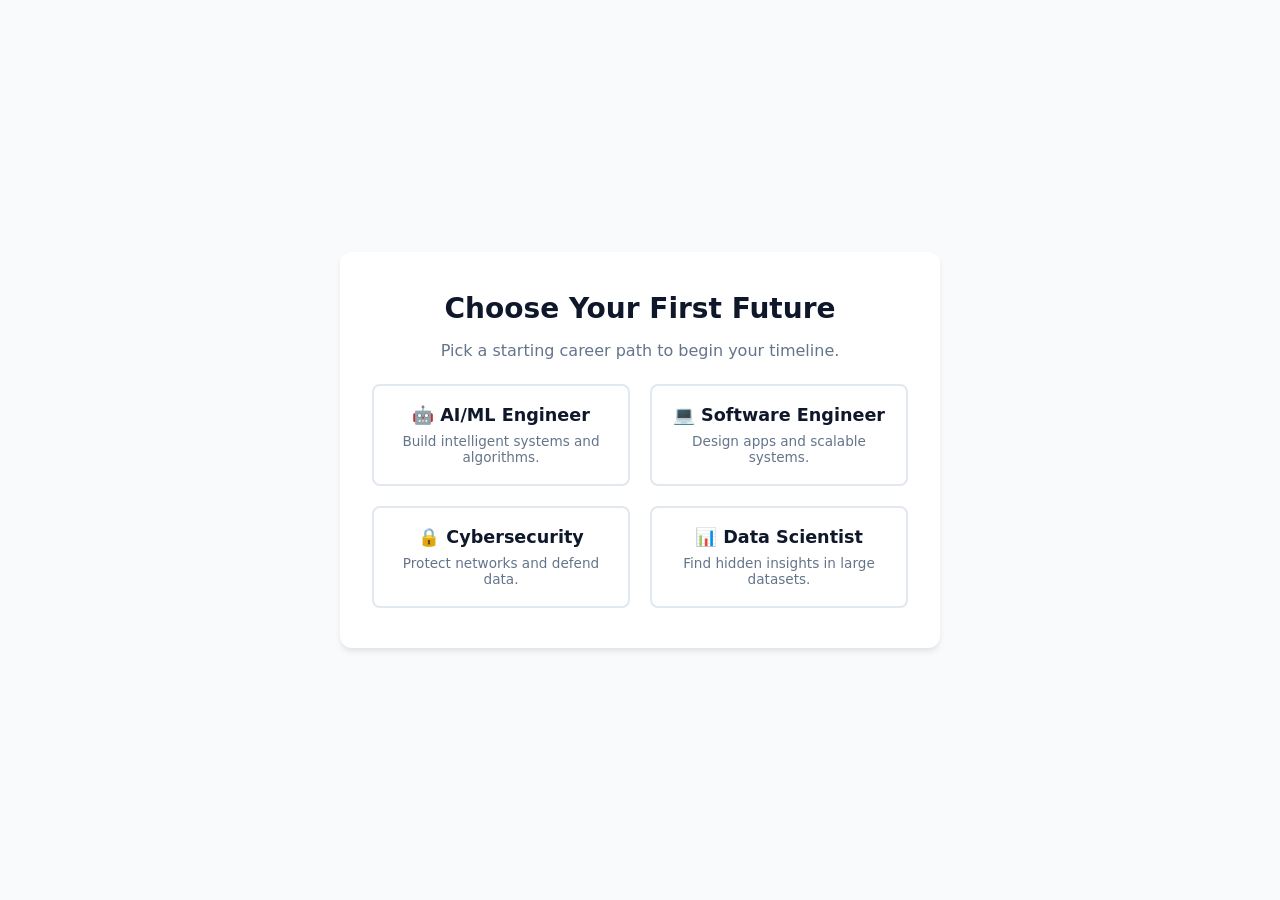
==== careers.html @ e9f5c47d "complete working platform" ====
<!DOCTYPE html>
<html lang="en">
<head>
    <meta charset="UTF-8">
    <meta name="viewport" content="width=device-width, initial-scale=1.0">
    <title>Parallel Futures - Choose Career</title>
    <link rel="stylesheet" href="css/style.css">
</head>
<body>
    <div class="container text-center">
        <h2>Choose Your First Future</h2>
        <p>Pick a starting career path to begin your timeline.</p>
        
        <div class="grid">
            <div class="card" onclick="selectCareer('AI/ML Engineer')">
                <h3>🤖 AI/ML Engineer</h3>
                <p>Build intelligent systems and algorithms.</p>
            </div>
            <div class="card" onclick="selectCareer('Software Engineer')">
                <h3>💻 Software Engineer</h3>
                <p>Design apps and scalable systems.</p>
            </div>
            <div class="card" onclick="selectCareer('Cybersecurity Engineer')">
                <h3>🔒 Cybersecurity</h3>
                <p>Protect networks and defend data.</p>
            </div>
            <div class="card" onclick="selectCareer('Data Scientist')">
                <h3>📊 Data Scientist</h3>
                <p>Find hidden insights in large datasets.</p>
            </div>
        </div>
    </div>

    <script src="js/careers.js"></script>
    <script src="js/careers.js"></script>
    <script>
        // Read theme settings from storage instantly on load
        if (localStorage.getItem('theme') === 'dark') {
            document.body.classList.add('dark-mode');
        }
    </script>
</body>
</html>
</body>
</html>
---- css/style.css ----
:root {
    --primary: #4f46e5;
    --dark: #0f172a;
    --light: #f8fafc;
    --gray: #64748b;
}

/* Forces the window layout to remain straight and perfectly centered vertically */
body {
    font-family: system-ui, sans-serif;
    background-color: var(--light);
    color: var(--dark);
    margin: 0;
    padding: 0;
    display: flex;
    flex-direction: column;
    justify-content: center;
    align-items: center;
    min-height: 100vh;
    box-sizing: border-box;
    transition: background 0.3s, color 0.3s;
}

/* Main Container Window Card Box */
.container {
    width: 90%;
    max-width: 600px;
    background: white;
    padding: 2.5rem 2rem;
    border-radius: 12px;
    box-shadow: 0 4px 6px -1px rgba(0,0,0,0.1);
    text-align: center;
    box-sizing: border-box;
    margin: 2rem auto;
}

.text-center { text-align: center; }
.hidden { display: none !important; }

/* The Decision Card Grid */
.grid { 
    display: grid; 
    grid-template-columns: 1fr 1fr; 
    gap: 1.25rem; 
    margin-top: 1.5rem; 
}

/* Typography elements */
h1 { font-size: 2.2rem; margin-bottom: 1rem; color: var(--primary); line-height: 1.2; }
h2 { color: var(--dark); margin-top: 0; margin-bottom: 0.5rem; font-size: 1.75rem; }
p { color: var(--gray); font-size: 1rem; margin-bottom: 1.5rem; }

/* Action Item Decision Cards */
.card { 
    border: 2px solid #e2e8f0; 
    padding: 1.2rem; 
    border-radius: 8px; 
    cursor: pointer; 
    background: white;
    color: var(--dark);
    box-sizing: border-box;
    transition: transform 0.2s, border-color 0.2s, background-color 0.2s; 
}
.card:hover { border-color: var(--primary); background: #f5f3ff; transform: translateY(-2px); }
.card h3 { margin: 0 0 0.5rem 0; font-size: 1.1rem; }
.card p { font-size: 0.85rem; margin: 0; color: var(--gray); }

/* Form Fields */
form { display: flex; flex-direction: column; gap: 1rem; text-align: left; }
label { font-weight: 600; }
input, select { padding: 0.75rem; border: 1px solid #cbd5e1; border-radius: 6px; font-size: 1rem; box-sizing: border-box; }

/* Buttons */
.btn {
    background-color: var(--primary);
    color: white;
    border: none;
    padding: 0.75rem 1.5rem;
    font-size: 1rem;
    font-weight: 600;
    border-radius: 6px;
    cursor: pointer;
    transition: background 0.2s;
}
.btn:hover { background-color: #4338ca; }

/* Table Matrix Design */
table { width: 100%; border-collapse: collapse; margin-top: 1.5rem; background: white; }
th, td { border: 1px solid #cbd5e1; padding: 1rem; text-align: center; }
th { background-color: #f1f5f9; color: var(--dark); font-weight: bold; }
.metric-name { text-align: left; font-weight: 600; background-color: #f8fafc; }
.flex-buttons { display: flex; gap: 0.75rem; justify-content: center; margin-top: 1.5rem; flex-wrap: wrap; }

/* --- GLOBAL UNIVERSAL DARK MODE RULES --- */
body.dark-mode {
    background-color: #1e293b;
    color: #f8fafc;
}
body.dark-mode .container {
    background-color: #0f172a;
    box-shadow: 0 4px 15px rgba(0,0,0,0.5);
}
body.dark-mode h2, body.dark-mode h3, body.dark-mode strong, body.dark-mode th {
    color: #f1f5f9 !important;
}
body.dark-mode p, body.dark-mode label, body.dark-mode #progress-bar {
    color: #94a3b8 !important;
}
body.dark-mode .card {
    background-color: #1e293b;
    border-color: #334155;
    color: #f8fafc;
}
body.dark-mode .card p {
    color: #cbd5e1 !important;
}
body.dark-mode .card:hover {
    background-color: #334155;
    border-color: #6366f1;
}
body.dark-mode input, body.dark-mode select {
    background-color: #334155;
    color: #ffffff;
    border-color: #475569;
}
body.dark-mode td, body.dark-mode th {
    background-color: #1e293b;
    color: #cbd5e1;
    border-color: #334155;
}
body.dark-mode th { background-color: #334155; }
body.dark-mode .metric-name { background-color: #1e293b; color: #fff; }

/* --- BADGES SUB-SYSTEM STYLES --- */
.badge-box {
    display: inline-block;
    background: #f0fdf4;
    border: 1px solid #bbf7d0;
    color: #166534;
    padding: 0.5rem 1rem;
    border-radius: 20px;
    font-size: 0.9rem;
    font-weight: bold;
    margin: 0.25rem;
}
body.dark-mode .badge-box {
    background: #064e3b;
    border-color: #047857;
    color: #a7f3d0;
}

@media print {
    body { background: white; color: black; }
    .btn, #dark-toggle-btn { display: none !important; }
    .container { box-shadow: none; max-width: 100%; width: 100%; padding: 0; margin: 0; }
}

body.dark-mode #outcome-screen h3,
body.dark-mode #outcome-screen h2,
body.dark-mode #outcome-screen p,
body.dark-mode #outcome-screen strong {
    color: #f1f5f9 !important;
}

body.dark-mode #outcome-screen div {
    background-color: #1e293b !important;
    border: 1px solid #334155;
}

/* --- ANALYTICS BARS LAYOUT SYSTEM --- */
.analytics-block { 
    margin: 1.5rem 0; 
    text-align: left; 
    background: white; 
    padding: 1.25rem; 
    border-radius: 8px; 
    border: 1px solid #cbd5e1; 
}
body.dark-mode .analytics-block { 
    background: #1e293b; 
    border-color: #334155; 
}
.bar-wrapper { 
    margin: 0.75rem 0; 
}
.bar-label { 
    font-size: 0.85rem; 
    font-weight: bold; 
    display: flex; 
    justify-content: space-between; 
    margin-bottom: 0.25rem; 
}
.bar-container { 
    background: #e2e8f0; 
    height: 24px; /* Increased height to house both tracks comfortably */
    border-radius: 6px; 
    overflow: hidden; 
    position: relative; 
    display: flex;
    flex-direction: column; /* Stacks the two futures on top of each other inside the bar */
}
body.dark-mode .bar-container { 
    background: #475569; 
}
.bar-fill-a { 
    background: #6366f1; /* Bright Indigo purple */
    height: 12px; /* Takes up exactly half the bar height */
    width: 0%; 
    transition: width 0.4s ease; 
}
.bar-fill-b { 
    background: #38bdf8; /* Bright Sky Blue */
    height: 12px; /* Takes up the other half of the bar height */
    width: 0%; 
    transition: width 0.4s ease; 
}
.legend-dot { 
    display: inline-block; 
    width: 12px; 
    height: 12px; 
    border-radius: 3px; 
    margin-right: 4px; 
    vertical-align: middle; 
}

/* --- PROGRESSION MAP TRACKS --- */
.timeline-container { 
    display: grid; 
    grid-template-columns: 1fr 1fr; 
    gap: 1.5rem; 
    margin-top: 1.5rem; 
    text-align: left; 
}
.timeline-column { 
    background: #f8fafc; 
    padding: 1.25rem; 
    border-radius: 8px; 
    border: 1px dashed #cbd5e1; 
}
body.dark-mode .timeline-column { 
    background: #1e293b; 
    border-color: #475569; 
}
.timeline-step { 
    padding: 0.5rem; 
    background: white; 
    margin: 0.5rem 0; 
    border-radius: 6px; 
    box-shadow: 0 1px 3px rgba(0,0,0,0.05); 
    text-align: center; 
    font-weight: 600; 
    font-size: 0.9rem; 
    border-left: 4px solid var(--primary); 
}
body.dark-mode .timeline-step { 
    background: #0f172a; 
    color: white; 
}
.timeline-arrow { 
    text-align: center; 
    color: var(--gray); 
    font-weight: bold; 
    margin: 0.25rem 0; 
}

.insight-card { 
    text-align: left; 
    background: #eff6ff; 
    border-left: 4px solid #3b82f6; 
    padding: 1rem; 
    border-radius: 6px; 
    margin-top: 1rem; 
    font-size: 0.95rem; 
    line-height: 1.5; 
    color: #1e3a8a; 
}
body.dark-mode .insight-card { 
    background: #172554; 
    color: #bfdbfe; 
    border-left-color: #60a5fa; 
}

/* Clean visibility rules for the entire progression timeline map */
.timeline-column .timeline-step {
    background-color: #ffffff !important;
    color: #0f172a !important;
}

body.dark-mode .timeline-column .timeline-step {
    background-color: #1e293b !important;
    color: #ffffff !important;
    border-color: #475569;
}

/* Explicitly style the final career highlight card at the bottom */
.timeline-column .timeline-step[style*="background-color"] {
    background-color: #e0e7ff !important;
    color: #312e81 !important;
    border-left-color: #4f46e5;
}
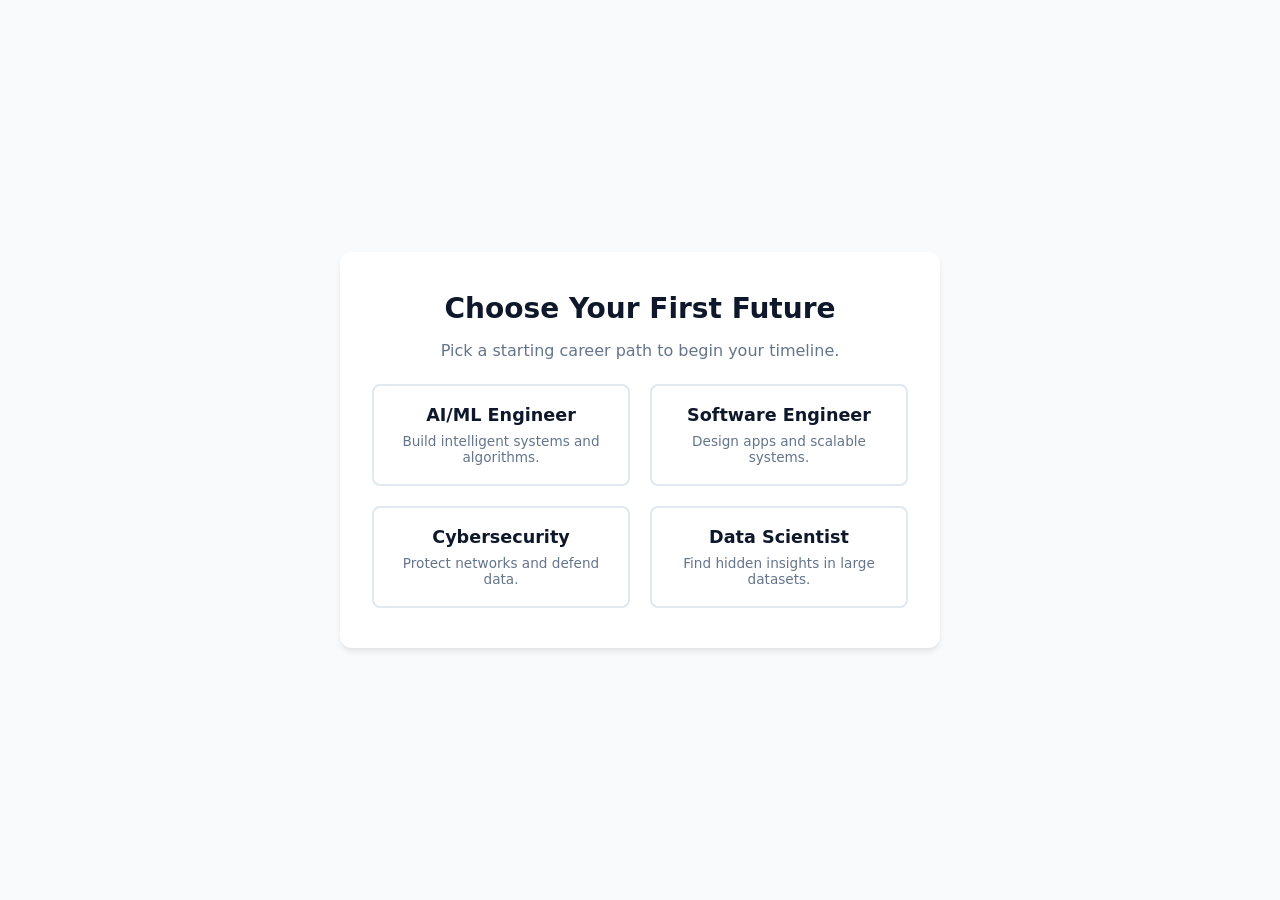
==== commit 5ac22ddd: "Update careers.html" ====
--- a/careers.html
+++ b/careers.html
@@ -13,19 +13,19 @@
         
         <div class="grid">
             <div class="card" onclick="selectCareer('AI/ML Engineer')">
-                <h3>🤖 AI/ML Engineer</h3>
+                <h3> AI/ML Engineer</h3>
                 <p>Build intelligent systems and algorithms.</p>
             </div>
             <div class="card" onclick="selectCareer('Software Engineer')">
-                <h3>💻 Software Engineer</h3>
+                <h3> Software Engineer</h3>
                 <p>Design apps and scalable systems.</p>
             </div>
             <div class="card" onclick="selectCareer('Cybersecurity Engineer')">
-                <h3>🔒 Cybersecurity</h3>
+                <h3> Cybersecurity</h3>
                 <p>Protect networks and defend data.</p>
             </div>
             <div class="card" onclick="selectCareer('Data Scientist')">
-                <h3>📊 Data Scientist</h3>
+                <h3> Data Scientist</h3>
                 <p>Find hidden insights in large datasets.</p>
             </div>
         </div>
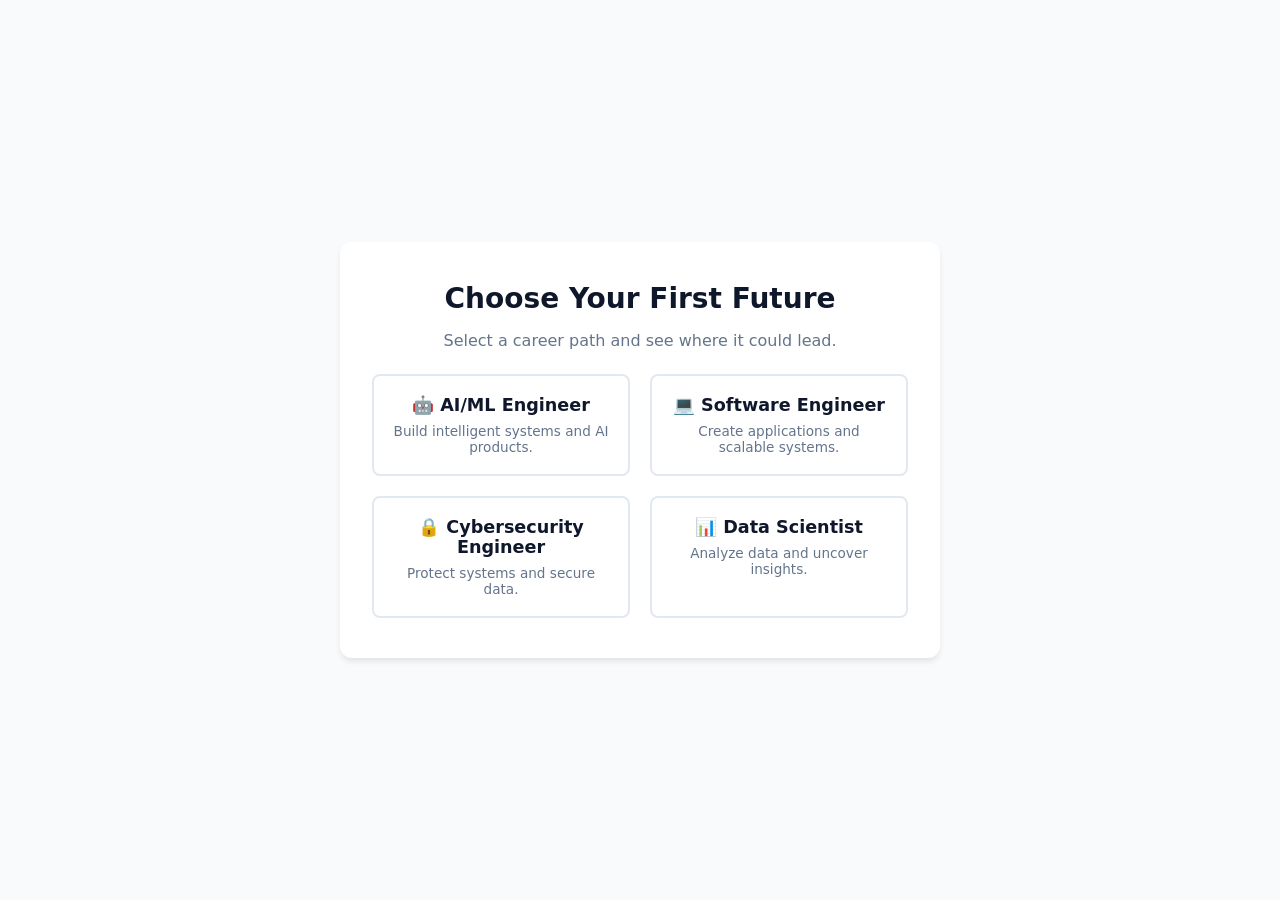
==== commit 5c6e1467: "Cleaned up the code and comments" ====
--- a/careers.html
+++ b/careers.html
@@ -7,39 +7,41 @@
     <link rel="stylesheet" href="css/style.css">
 </head>
 <body>
+
     <div class="container text-center">
         <h2>Choose Your First Future</h2>
-        <p>Pick a starting career path to begin your timeline.</p>
-        
+        <p>Select a career path and see where it could lead.</p>
+
         <div class="grid">
             <div class="card" onclick="selectCareer('AI/ML Engineer')">
-                <h3> AI/ML Engineer</h3>
-                <p>Build intelligent systems and algorithms.</p>
+                <h3>🤖 AI/ML Engineer</h3>
+                <p>Build intelligent systems and AI products.</p>
             </div>
+
             <div class="card" onclick="selectCareer('Software Engineer')">
-                <h3> Software Engineer</h3>
-                <p>Design apps and scalable systems.</p>
+                <h3>💻 Software Engineer</h3>
+                <p>Create applications and scalable systems.</p>
             </div>
+
             <div class="card" onclick="selectCareer('Cybersecurity Engineer')">
-                <h3> Cybersecurity</h3>
-                <p>Protect networks and defend data.</p>
+                <h3>🔒 Cybersecurity Engineer</h3>
+                <p>Protect systems and secure data.</p>
             </div>
+
             <div class="card" onclick="selectCareer('Data Scientist')">
-                <h3> Data Scientist</h3>
-                <p>Find hidden insights in large datasets.</p>
+                <h3>📊 Data Scientist</h3>
+                <p>Analyze data and uncover insights.</p>
             </div>
         </div>
     </div>
 
     <script src="js/careers.js"></script>
-    <script src="js/careers.js"></script>
+
     <script>
-        // Read theme settings from storage instantly on load
         if (localStorage.getItem('theme') === 'dark') {
             document.body.classList.add('dark-mode');
         }
     </script>
-</body>
-</html>
+
 </body>
 </html>
